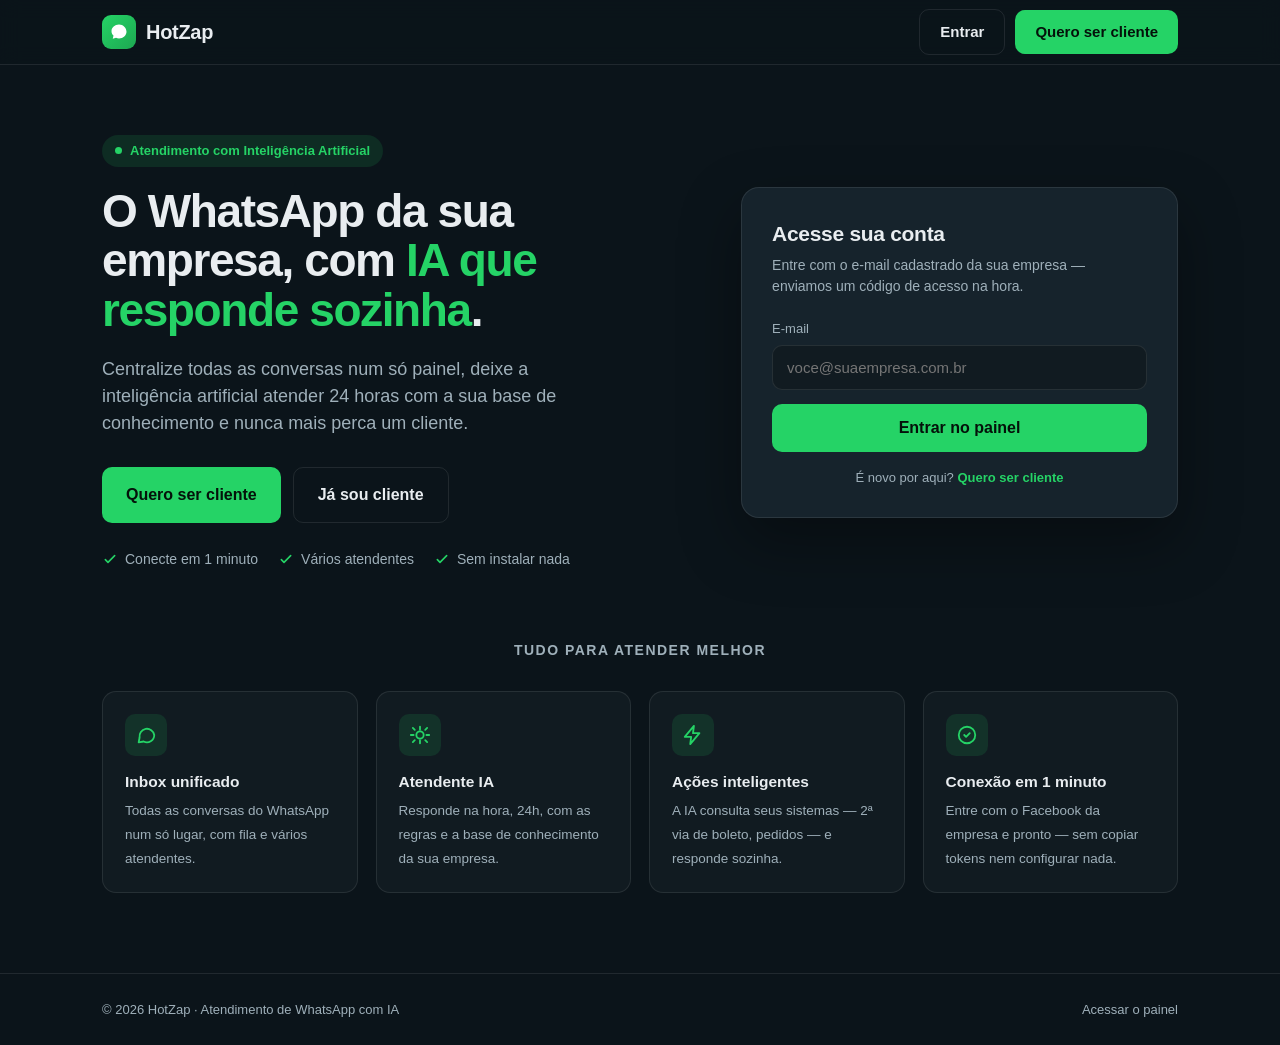
==== app/web/start.html @ a7bcac09 "feat(hotzap): start do cliente — landing, onboarding e auto-cadastro por e-mail - Landing pública em" ====
<!DOCTYPE html>
<html lang="pt-BR">
<head>
  <meta charset="UTF-8" />
  <meta name="viewport" content="width=device-width, initial-scale=1.0" />
  <title>HotZap — Atendimento de WhatsApp com IA</title>
  <meta name="description" content="Centralize as conversas do WhatsApp, deixe a inteligência artificial responder na hora e nunca perca um cliente." />
  <link rel="icon" href="/favicon.png" />
  <style>
    :root {
      --green: #25D366;
      --green-d: #1da851;
      --ink: #0b141a;
      --ink-2: #111b21;
      --card: #16232c;
      --line: rgba(255, 255, 255, 0.09);
      --txt: #e9edf0;
      --muted: #9fb0ba;
    }
    * { box-sizing: border-box; margin: 0; padding: 0; }
    html { scroll-behavior: smooth; }
    body {
      font-family: -apple-system, BlinkMacSystemFont, "Segoe UI", Roboto, Helvetica, Arial, sans-serif;
      background: var(--ink);
      color: var(--txt);
      line-height: 1.5;
      -webkit-font-smoothing: antialiased;
    }
    a { text-decoration: none; color: inherit; }
    .wrap { max-width: 1120px; margin: 0 auto; padding: 0 22px; }

    /* Nav */
    nav {
      position: sticky; top: 0; z-index: 10;
      background: rgba(11, 20, 26, 0.85);
      backdrop-filter: blur(10px);
      border-bottom: 1px solid var(--line);
    }
    nav .wrap { display: flex; align-items: center; justify-content: space-between; height: 64px; }
    .logo { display: flex; align-items: center; gap: 10px; font-weight: 800; font-size: 20px; letter-spacing: -0.3px; }
    .logo .mark {
      width: 34px; height: 34px; border-radius: 9px;
      background: linear-gradient(135deg, var(--green), var(--green-d));
      display: grid; place-items: center;
    }
    .logo .mark svg { width: 20px; height: 20px; }
    .btn {
      display: inline-flex; align-items: center; gap: 8px;
      background: var(--green); color: #04120a; font-weight: 700;
      padding: 11px 20px; border-radius: 10px; font-size: 15px;
      border: none; cursor: pointer; transition: transform .06s ease, background .15s ease;
    }
    .btn:hover { background: #2ee06f; }
    .btn:active { transform: translateY(1px); }
    .btn.ghost { background: transparent; color: var(--txt); border: 1px solid var(--line); }
    .btn.ghost:hover { background: rgba(255,255,255,.05); }
    .btn.lg { padding: 15px 24px; font-size: 16px; width: 100%; justify-content: center; }

    /* Hero */
    .hero { padding: 70px 0 40px; }
    .hero .grid { display: grid; grid-template-columns: 1.15fr 0.85fr; gap: 48px; align-items: center; }
    .badge {
      display: inline-flex; align-items: center; gap: 8px;
      background: rgba(37, 211, 102, .12); color: var(--green);
      padding: 6px 13px; border-radius: 999px; font-size: 13px; font-weight: 600;
      margin-bottom: 20px;
    }
    .badge .dot { width: 7px; height: 7px; border-radius: 50%; background: var(--green); }
    h1 { font-size: 46px; line-height: 1.08; letter-spacing: -1.4px; font-weight: 800; }
    h1 .hl { color: var(--green); }
    .lead { color: var(--muted); font-size: 18px; margin: 20px 0 30px; max-width: 520px; }
    .hero-actions { display: flex; gap: 12px; flex-wrap: wrap; }
    .checks { display: flex; gap: 20px; flex-wrap: wrap; margin-top: 26px; color: var(--muted); font-size: 14px; }
    .checks span { display: inline-flex; align-items: center; gap: 7px; }
    .checks svg { width: 16px; height: 16px; color: var(--green); }

    /* Login card */
    .card {
      background: var(--card); border: 1px solid var(--line);
      border-radius: 18px; padding: 30px; box-shadow: 0 24px 60px rgba(0,0,0,.35);
    }
    .card h2 { font-size: 21px; font-weight: 700; letter-spacing: -0.3px; }
    .card p.sub { color: var(--muted); font-size: 14px; margin: 6px 0 22px; }
    .field { margin-bottom: 14px; }
    .field label { display: block; font-size: 13px; color: var(--muted); margin-bottom: 6px; }
    .field input {
      width: 100%; background: var(--ink-2); border: 1px solid var(--line); color: var(--txt);
      padding: 13px 14px; border-radius: 10px; font-size: 15px; outline: none;
    }
    .field input:focus { border-color: var(--green); }
    .card .hint { text-align: center; color: var(--muted); font-size: 13px; margin-top: 16px; }
    .card .hint a { color: var(--green); font-weight: 600; }

    /* Features */
    .features { padding: 30px 0 80px; }
    .features h3 { text-align: center; font-size: 14px; text-transform: uppercase; letter-spacing: 1.5px; color: var(--muted); margin-bottom: 30px; }
    .fgrid { display: grid; grid-template-columns: repeat(4, 1fr); gap: 18px; }
    .feat { background: var(--ink-2); border: 1px solid var(--line); border-radius: 14px; padding: 22px; }
    .feat .ico { width: 42px; height: 42px; border-radius: 10px; background: rgba(37,211,102,.12); display: grid; place-items: center; margin-bottom: 14px; }
    .feat .ico svg { width: 22px; height: 22px; color: var(--green); }
    .feat b { display: block; font-size: 15.5px; margin-bottom: 5px; }
    .feat span { color: var(--muted); font-size: 13.5px; }

    footer { border-top: 1px solid var(--line); padding: 26px 0; color: var(--muted); font-size: 13px; }
    footer .wrap { display: flex; justify-content: space-between; flex-wrap: wrap; gap: 10px; }

    @media (max-width: 860px) {
      .hero .grid { grid-template-columns: 1fr; gap: 34px; }
      h1 { font-size: 36px; }
      .fgrid { grid-template-columns: 1fr 1fr; }
    }
    @media (max-width: 520px) {
      .fgrid { grid-template-columns: 1fr; }
      h1 { font-size: 31px; }
      .hero { padding: 46px 0 20px; }
    }
  </style>
</head>
<body>
  <nav>
    <div class="wrap">
      <div class="logo">
        <span class="mark">
          <svg viewBox="0 0 24 24" fill="none"><path d="M12 3C7 3 3 6.6 3 11c0 2 .9 3.9 2.4 5.3L4.5 20l3.9-1a10 10 0 0 0 3.6.7c5 0 9-3.6 9-8s-4-8.7-9-8.7Z" fill="#fff"/></svg>
        </span>
        HotZap
      </div>
      <div style="display:flex; gap:10px; align-items:center;">
        <a class="btn ghost" href="/app/">Entrar</a>
        <a class="btn" href="/app/?signup=1">Quero ser cliente</a>
      </div>
    </div>
  </nav>

  <header class="hero">
    <div class="wrap grid">
      <div>
        <span class="badge"><span class="dot"></span> Atendimento com Inteligência Artificial</span>
        <h1>O WhatsApp da sua empresa, com <span class="hl">IA que responde sozinha</span>.</h1>
        <p class="lead">Centralize todas as conversas num só painel, deixe a inteligência artificial atender 24 horas com a sua base de conhecimento e nunca mais perca um cliente.</p>
        <div class="hero-actions">
          <a class="btn lg" style="width:auto" href="/app/?signup=1">Quero ser cliente</a>
          <a class="btn ghost lg" style="width:auto" href="/app/">Já sou cliente</a>
        </div>
        <div class="checks">
          <span><svg viewBox="0 0 24 24" fill="none"><path d="M5 13l4 4L19 7" stroke="currentColor" stroke-width="2.4" stroke-linecap="round" stroke-linejoin="round"/></svg> Conecte em 1 minuto</span>
          <span><svg viewBox="0 0 24 24" fill="none"><path d="M5 13l4 4L19 7" stroke="currentColor" stroke-width="2.4" stroke-linecap="round" stroke-linejoin="round"/></svg> Vários atendentes</span>
          <span><svg viewBox="0 0 24 24" fill="none"><path d="M5 13l4 4L19 7" stroke="currentColor" stroke-width="2.4" stroke-linecap="round" stroke-linejoin="round"/></svg> Sem instalar nada</span>
        </div>
      </div>

      <div class="card">
        <h2>Acesse sua conta</h2>
        <p class="sub">Entre com o e-mail cadastrado da sua empresa — enviamos um código de acesso na hora.</p>
        <form onsubmit="return goLogin(event)">
          <div class="field">
            <label for="email">E-mail</label>
            <input id="email" type="email" inputmode="email" placeholder="voce@suaempresa.com.br" autocomplete="email" />
          </div>
          <button class="btn lg" type="submit">Entrar no painel</button>
        </form>
        <p class="hint">É novo por aqui? <a href="/app/?signup=1">Quero ser cliente</a></p>
      </div>
    </div>
  </header>

  <section class="features" id="recursos">
    <div class="wrap">
      <h3>Tudo para atender melhor</h3>
      <div class="fgrid">
        <div class="feat">
          <div class="ico"><svg viewBox="0 0 24 24" fill="none"><path d="M21 12a8 8 0 0 1-11.6 7.1L4 20l1-5.3A8 8 0 1 1 21 12Z" stroke="currentColor" stroke-width="2" stroke-linejoin="round"/></svg></div>
          <b>Inbox unificado</b>
          <span>Todas as conversas do WhatsApp num só lugar, com fila e vários atendentes.</span>
        </div>
        <div class="feat">
          <div class="ico"><svg viewBox="0 0 24 24" fill="none"><path d="M12 3v3m0 12v3M5 12H2m20 0h-3M6.3 6.3 4.2 4.2m15.6 0-2.1 2.1M6.3 17.7l-2.1 2.1m15.6 0-2.1-2.1M12 8a4 4 0 1 0 0 8 4 4 0 0 0 0-8Z" stroke="currentColor" stroke-width="2" stroke-linecap="round" stroke-linejoin="round"/></svg></div>
          <b>Atendente IA</b>
          <span>Responde na hora, 24h, com as regras e a base de conhecimento da sua empresa.</span>
        </div>
        <div class="feat">
          <div class="ico"><svg viewBox="0 0 24 24" fill="none"><path d="M13 2 3 14h7l-1 8 10-12h-7l1-8Z" stroke="currentColor" stroke-width="2" stroke-linejoin="round"/></svg></div>
          <b>Ações inteligentes</b>
          <span>A IA consulta seus sistemas — 2ª via de boleto, pedidos — e responde sozinha.</span>
        </div>
        <div class="feat">
          <div class="ico"><svg viewBox="0 0 24 24" fill="none"><path d="M9 12l2 2 4-4m6 2a9 9 0 1 1-18 0 9 9 0 0 1 18 0Z" stroke="currentColor" stroke-width="2" stroke-linecap="round" stroke-linejoin="round"/></svg></div>
          <b>Conexão em 1 minuto</b>
          <span>Entre com o Facebook da empresa e pronto — sem copiar tokens nem configurar nada.</span>
        </div>
      </div>
    </div>
  </section>

  <footer>
    <div class="wrap">
      <div>© <span id="y"></span> HotZap · Atendimento de WhatsApp com IA</div>
      <div><a href="/app/">Acessar o painel</a></div>
    </div>
  </footer>

  <script>
    document.getElementById('y').textContent = new Date().getFullYear();
    // O login real (código por e-mail) acontece no painel; levamos o e-mail
    // digitado para lá pré-preenchido (?email=).
    function goLogin(e) {
      e.preventDefault();
      var email = (document.getElementById('email').value || '').trim();
      var url = '/app/';
      if (email) url += '?email=' + encodeURIComponent(email);
      window.location.href = url;
      return false;
    }
  </script>
</body>
</html>
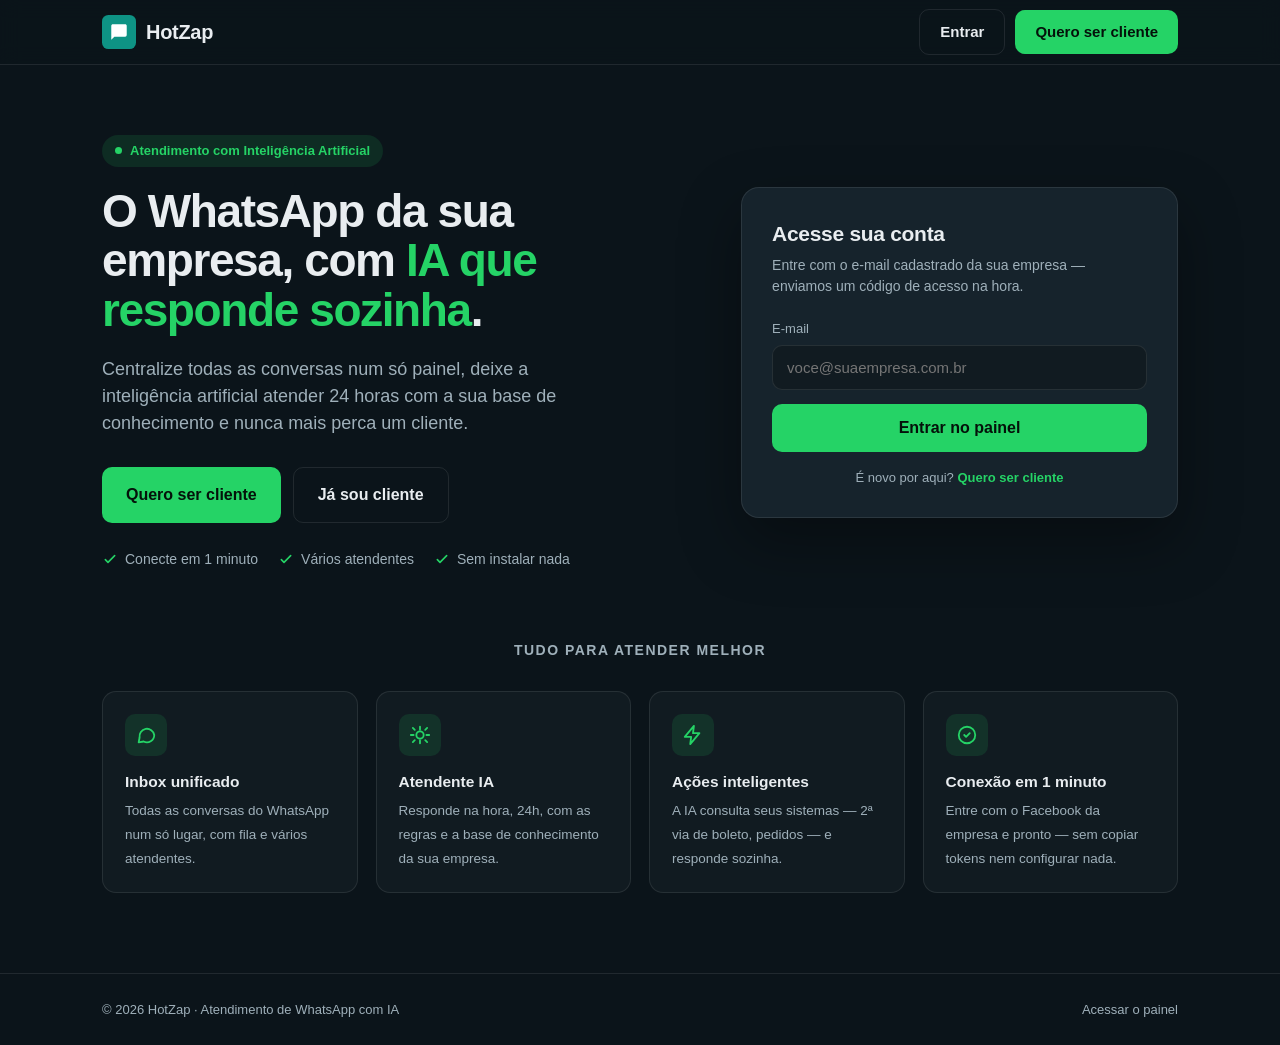
==== commit 61b58902: "fix(onboarding): largura explícita elimina texto vertical + logo da marca no site - _stepRow/_assist" ====
--- a/app/web/start.html
+++ b/app/web/start.html
@@ -38,12 +38,7 @@
     }
     nav .wrap { display: flex; align-items: center; justify-content: space-between; height: 64px; }
     .logo { display: flex; align-items: center; gap: 10px; font-weight: 800; font-size: 20px; letter-spacing: -0.3px; }
-    .logo .mark {
-      width: 34px; height: 34px; border-radius: 9px;
-      background: linear-gradient(135deg, var(--green), var(--green-d));
-      display: grid; place-items: center;
-    }
-    .logo .mark svg { width: 20px; height: 20px; }
+    .logo .mark { width: 34px; height: 34px; display: block; }
     .btn {
       display: inline-flex; align-items: center; gap: 8px;
       background: var(--green); color: #04120a; font-weight: 700;
@@ -120,9 +115,10 @@
   <nav>
     <div class="wrap">
       <div class="logo">
-        <span class="mark">
-          <svg viewBox="0 0 24 24" fill="none"><path d="M12 3C7 3 3 6.6 3 11c0 2 .9 3.9 2.4 5.3L4.5 20l3.9-1a10 10 0 0 0 3.6.7c5 0 9-3.6 9-8s-4-8.7-9-8.7Z" fill="#fff"/></svg>
-        </span>
+        <svg class="mark" viewBox="0 0 128 128" fill="none" xmlns="http://www.w3.org/2000/svg">
+          <rect width="128" height="128" rx="24" fill="#0E9384"/>
+          <path d="M34.9092 93.09V40.7264C34.9092 39.1264 35.4789 37.7567 36.6183 36.6173C37.7577 35.4779 39.1274 34.9082 40.7274 34.9082H87.2728C88.8728 34.9082 90.2425 35.4779 91.3819 36.6173C92.5213 37.7567 93.091 39.1264 93.091 40.7264V75.6355C93.091 77.2355 92.5213 78.6052 91.3819 79.7446C90.2425 80.884 88.8728 81.4537 87.2728 81.4537H46.5455L34.9092 93.09Z" fill="white"/>
+        </svg>
         HotZap
       </div>
       <div style="display:flex; gap:10px; align-items:center;">
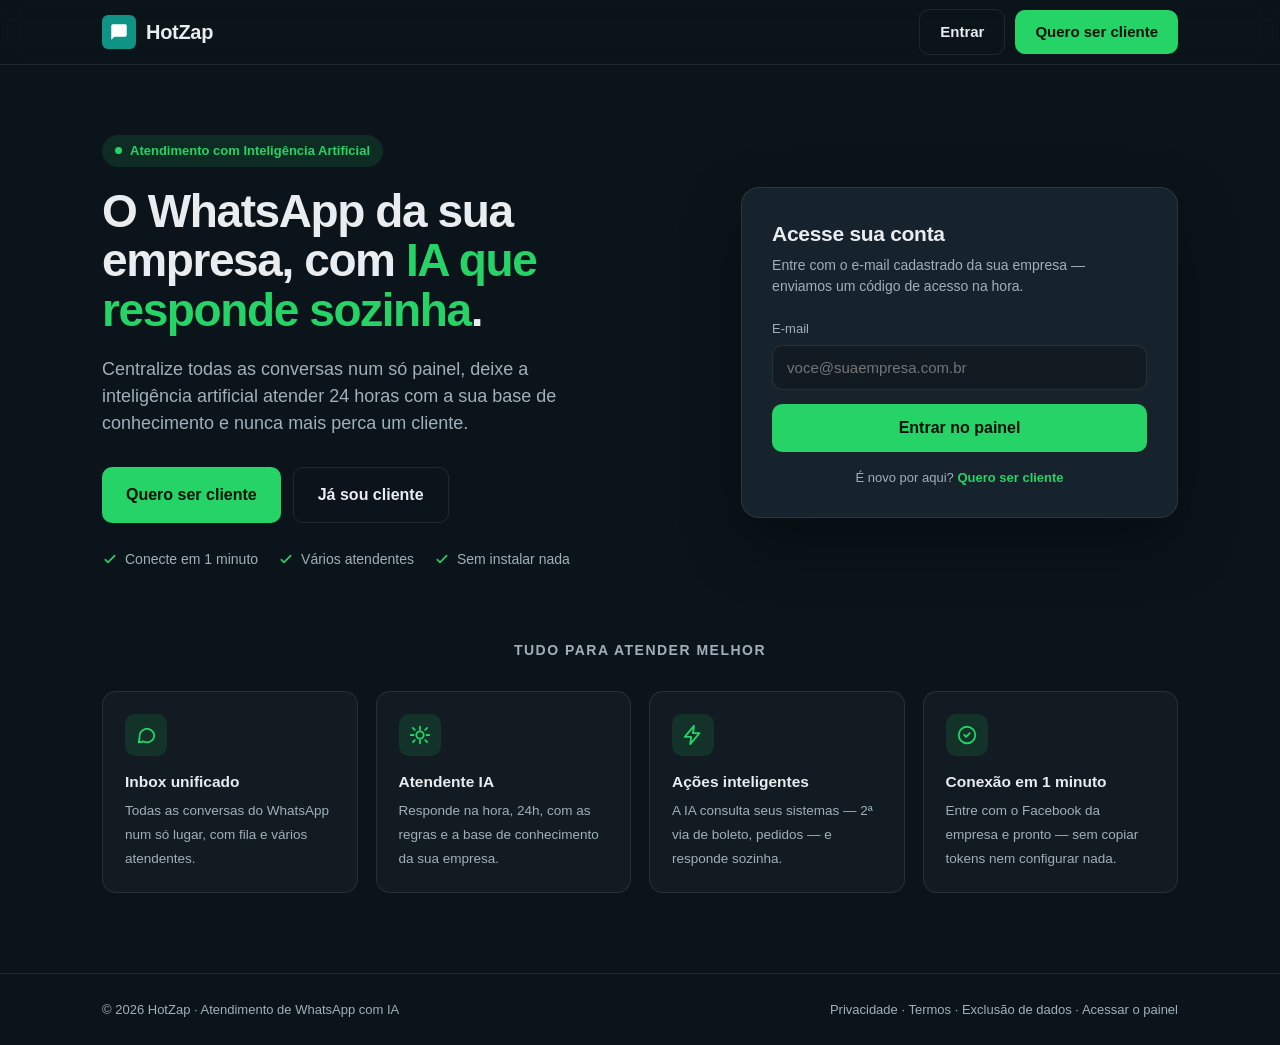
==== commit c0a63838: "feat(campanhas+etiquetas): editor de modelos, custos, páginas legais e correções Modelos: editor com" ====
--- a/app/web/start.html
+++ b/app/web/start.html
@@ -191,7 +191,12 @@
   <footer>
     <div class="wrap">
       <div>© <span id="y"></span> HotZap · Atendimento de WhatsApp com IA</div>
-      <div><a href="/app/">Acessar o painel</a></div>
+      <div>
+        <a href="/privacidade">Privacidade</a> ·
+        <a href="/termos">Termos</a> ·
+        <a href="/exclusao-de-dados">Exclusão de dados</a> ·
+        <a href="/app/">Acessar o painel</a>
+      </div>
     </div>
   </footer>
 
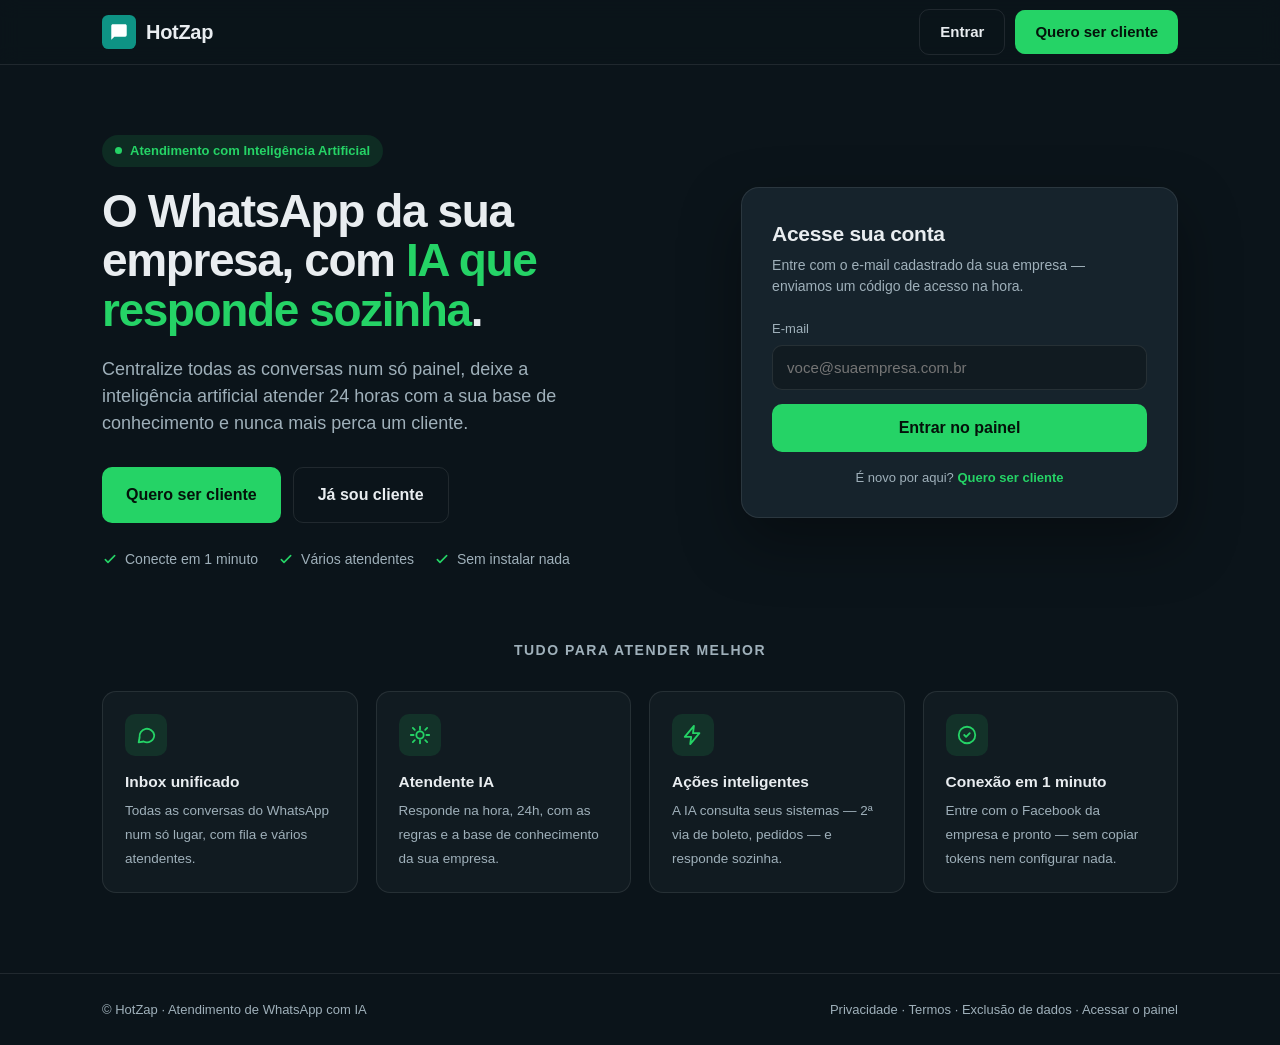
==== commit 03e84203: "feat(crm+ia): pacote como config de preços, carteira de IA, logos oficiais e melhorias no CRM Pacote" ====
--- a/app/web/start.html
+++ b/app/web/start.html
@@ -96,6 +96,33 @@
     .feat b { display: block; font-size: 15.5px; margin-bottom: 5px; }
     .feat span { color: var(--muted); font-size: 13.5px; }
 
+    /* Planos (puxados do backend automaticamente) */
+    .plans { padding: 20px 0 80px; }
+    .plans h3 { text-align: center; font-size: 14px; text-transform: uppercase; letter-spacing: 1.5px; color: var(--muted); margin-bottom: 8px; }
+    .plans .ptitle { text-align: center; font-size: 30px; font-weight: 800; letter-spacing: -0.8px; margin-bottom: 8px; }
+    .plans .psub { text-align: center; color: var(--muted); font-size: 15px; margin-bottom: 34px; }
+    .pgrid { display: grid; gap: 18px; grid-template-columns: repeat(auto-fit, minmax(240px, 1fr)); align-items: stretch; }
+    .pcard {
+      background: var(--card); border: 1px solid var(--line); border-radius: 16px; padding: 26px 22px;
+      display: flex; flex-direction: column; transition: transform .1s ease, border-color .15s ease;
+    }
+    .pcard:hover { transform: translateY(-4px); border-color: rgba(37,211,102,.4); }
+    .pcard.feat-plan { border-color: var(--green); box-shadow: 0 0 0 3px rgba(37,211,102,.14); }
+    .pcard .flag { align-self: flex-start; font-size: 11px; font-weight: 800; letter-spacing: .4px; text-transform: uppercase;
+      color: #04120a; background: var(--green); padding: 4px 10px; border-radius: 7px; margin-bottom: 14px; }
+    .pcard .pname { font-size: 20px; font-weight: 800; letter-spacing: -0.3px; }
+    .pcard .pprice { display: flex; align-items: flex-end; gap: 6px; margin: 12px 0 4px; }
+    .pcard .pprice .rs { color: var(--muted); font-weight: 700; font-size: 16px; margin-bottom: 6px; }
+    .pcard .pprice .val { font-size: 38px; font-weight: 800; letter-spacing: -1.5px; line-height: 1; }
+    .pcard .pprice .per { color: var(--muted); font-size: 14px; margin-bottom: 6px; }
+    .pcard .pfree { font-size: 30px; font-weight: 800; letter-spacing: -1px; margin: 12px 0 4px; color: var(--green); }
+    .pcard ul { list-style: none; margin: 18px 0 22px; display: flex; flex-direction: column; gap: 11px; flex: 1; }
+    .pcard li { display: flex; align-items: flex-start; gap: 9px; font-size: 14px; }
+    .pcard li svg { width: 17px; height: 17px; color: var(--green); flex: none; margin-top: 1px; }
+    .pcard li.off { color: var(--muted); opacity: .5; }
+    .pcard li.off svg { color: var(--muted); }
+    .pcard .pfran { font-size: 13px; color: var(--green); background: rgba(37,211,102,.10); border-radius: 9px; padding: 9px 11px; margin-bottom: 16px; }
+
     footer { border-top: 1px solid var(--line); padding: 26px 0; color: var(--muted); font-size: 13px; }
     footer .wrap { display: flex; justify-content: space-between; flex-wrap: wrap; gap: 10px; }
 
@@ -148,7 +175,7 @@
       <div class="card">
         <h2>Acesse sua conta</h2>
         <p class="sub">Entre com o e-mail cadastrado da sua empresa — enviamos um código de acesso na hora.</p>
-        <form onsubmit="return goLogin(event)">
+        <form id="loginForm">
           <div class="field">
             <label for="email">E-mail</label>
             <input id="email" type="email" inputmode="email" placeholder="voce@suaempresa.com.br" autocomplete="email" />
@@ -188,6 +215,15 @@
     </div>
   </section>
 
+  <section class="plans" id="planos" hidden>
+    <div class="wrap">
+      <h3>Planos</h3>
+      <div class="ptitle">Escolha o tamanho da sua operação</div>
+      <div class="psub">Sem fidelidade. Comece hoje e mude quando precisar.</div>
+      <div class="pgrid" id="pgrid"></div>
+    </div>
+  </section>
+
   <footer>
     <div class="wrap">
       <div>© <span id="y"></span> HotZap · Atendimento de WhatsApp com IA</div>
@@ -200,18 +236,8 @@
     </div>
   </footer>
 
-  <script>
-    document.getElementById('y').textContent = new Date().getFullYear();
-    // O login real (código por e-mail) acontece no painel; levamos o e-mail
-    // digitado para lá pré-preenchido (?email=).
-    function goLogin(e) {
-      e.preventDefault();
-      var email = (document.getElementById('email').value || '').trim();
-      var url = '/app/';
-      if (email) url += '?email=' + encodeURIComponent(email);
-      window.location.href = url;
-      return false;
-    }
-  </script>
+  <!-- JS em arquivo separado por causa da CSP (script-src 'self' sem
+       'unsafe-inline'): script inline seria bloqueado. -->
+  <script src="/start.js" defer></script>
 </body>
 </html>
